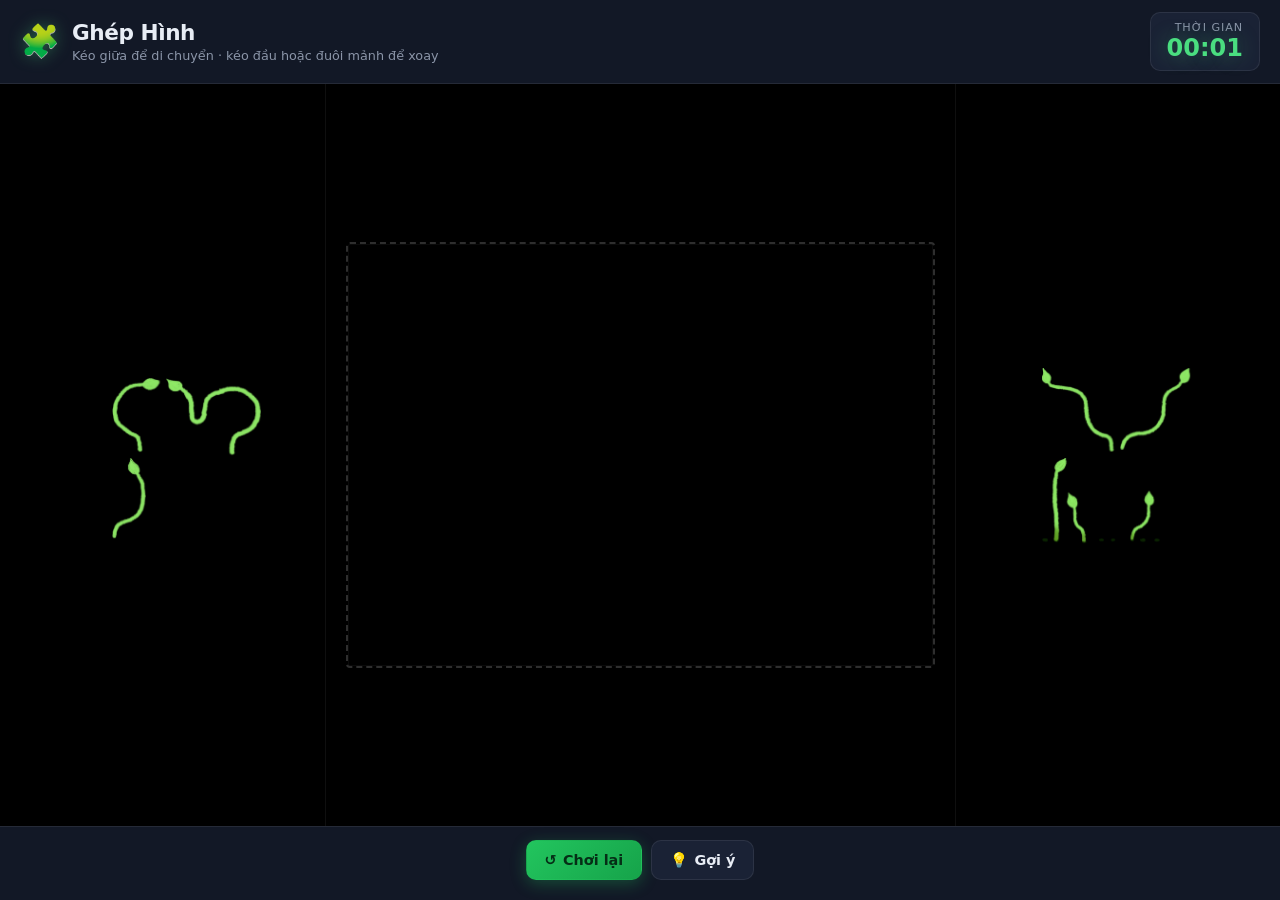
==== index.html @ 1ac026d4 "Thêm game ghép hình kéo thả HTML/CSS/JS với 6 mảnh PNG. Game hỗ trợ kéo thả, xoay ở đầu/đuôi mảnh, g" ====
<!DOCTYPE html>
<html lang="vi">
<head>
  <meta charset="UTF-8">
  <meta name="viewport" content="width=device-width, initial-scale=1.0, maximum-scale=1.0, user-scalable=no">
  <title>Ghép Hình — Câu Đố Xanh</title>
  <link rel="stylesheet" href="style.css">
</head>
<body>
  <div class="app">
    <div class="loading-screen" id="loadingScreen">
      <div class="loading-spinner"></div>
      <p class="loading-text">Đang tải câu đố...</p>
    </div>

    <div class="game-wrapper hidden" id="gameWrapper">
      <header class="header">
        <div class="header__brand">
          <span class="header__icon" aria-hidden="true">🧩</span>
          <div>
            <h1 class="header__title">Ghép Hình</h1>
            <p class="header__subtitle">Kéo giữa để di chuyển · kéo đầu hoặc đuôi mảnh để xoay</p>
          </div>
        </div>
        <div class="timer" id="timer" aria-live="polite">
          <span class="timer__label">Thời gian</span>
          <span class="timer__value" id="timerValue">00:00</span>
        </div>
      </header>

      <!-- Sân chơi full-width: khay trái | khung đen | khay phải -->
      <main class="play-arena" id="playSurface">
        <div class="drag-layer" id="dragLayer" aria-hidden="true"></div>

        <aside class="side-tray side-tray--left" id="trayLeft" aria-label="Mảnh ghép bên trái"></aside>

        <section class="board-section" aria-label="Khu vực ghép hình">
          <div class="puzzle-board" id="puzzleBoard">
            <img
              class="hint-image"
              id="hintImage"
              src="caudo1_0005_khoa.png"
              alt="Gợi ý hình hoàn chỉnh"
              draggable="false"
            >
          </div>
        </section>

        <aside class="side-tray side-tray--right" id="trayRight" aria-label="Mảnh ghép bên phải"></aside>
      </main>

      <footer class="controls">
        <button class="btn btn--primary" id="btnRestart" type="button">
          <span aria-hidden="true">↺</span> Chơi lại
        </button>
        <button class="btn btn--secondary" id="btnHint" type="button">
          <span aria-hidden="true">💡</span> Gợi ý
        </button>
      </footer>
    </div>

    <div class="toast hidden" id="toast" role="status" aria-live="polite"></div>
  </div>

  <script src="script.js"></script>
</body>
</html>
---- style.css ----
/* ===== Biến theme tối hiện đại ===== */
:root {
  --bg-deep: #0a0e17;
  --bg-panel: #121826;
  --bg-elevated: #1a2235;
  --board-black: #000000;
  --border: rgba(255, 255, 255, 0.08);
  --text: #e8edf5;
  --text-muted: #8b95a8;
  --accent: #4ade80;
  --accent-glow: rgba(74, 222, 128, 0.35);
  --warning: #fbbf24;
  --danger: #f87171;
  --shadow-piece: 0 6px 18px rgba(0, 0, 0, 0.6);
  --shadow-piece-drag: 0 14px 36px rgba(0, 0, 0, 0.75), 0 0 20px rgba(74, 222, 128, 0.2);
  --radius: 14px;
  --radius-sm: 10px;
  --transition: 0.25s cubic-bezier(0.4, 0, 0.2, 1);
  --font: "Segoe UI", system-ui, -apple-system, sans-serif;
}

*,
*::before,
*::after {
  box-sizing: border-box;
  margin: 0;
  padding: 0;
}

html {
  font-size: 16px;
  -webkit-tap-highlight-color: transparent;
}

body {
  font-family: var(--font);
  background: var(--bg-deep);
  color: var(--text);
  min-height: 100dvh;
  overflow-x: hidden;
}

.hidden {
  display: none !important;
}

.app {
  min-height: 100dvh;
  display: flex;
  flex-direction: column;
}

/* ===== Màn hình tải ===== */
.loading-screen {
  position: fixed;
  inset: 0;
  display: flex;
  flex-direction: column;
  align-items: center;
  justify-content: center;
  gap: 1.25rem;
  background: var(--bg-deep);
  z-index: 1000;
}

.loading-spinner {
  width: 48px;
  height: 48px;
  border: 3px solid var(--border);
  border-top-color: var(--accent);
  border-radius: 50%;
  animation: spin 0.8s linear infinite;
}

.loading-text {
  color: var(--text-muted);
  font-size: 1rem;
}

@keyframes spin {
  to { transform: rotate(360deg); }
}

/* ===== Layout game — full width ===== */
.game-wrapper {
  flex: 1;
  display: flex;
  flex-direction: column;
  width: 100%;
  min-height: 100dvh;
}

.header {
  display: flex;
  align-items: center;
  justify-content: space-between;
  gap: 1rem;
  flex-wrap: wrap;
  padding: 0.75rem 1.25rem;
  background: var(--bg-panel);
  border-bottom: 1px solid var(--border);
}

.header__brand {
  display: flex;
  align-items: center;
  gap: 0.75rem;
}

.header__icon {
  font-size: 2rem;
  filter: drop-shadow(0 0 8px var(--accent-glow));
}

.header__title {
  font-size: 1.35rem;
  font-weight: 700;
  letter-spacing: -0.02em;
}

.header__subtitle {
  font-size: 0.8rem;
  color: var(--text-muted);
  margin-top: 0.15rem;
}

.timer {
  display: flex;
  flex-direction: column;
  align-items: flex-end;
  padding: 0.5rem 1rem;
  background: var(--bg-elevated);
  border: 1px solid var(--border);
  border-radius: var(--radius-sm);
  min-width: 100px;
}

.timer__label {
  font-size: 0.7rem;
  text-transform: uppercase;
  letter-spacing: 0.08em;
  color: var(--text-muted);
}

.timer__value {
  font-size: 1.5rem;
  font-weight: 700;
  font-variant-numeric: tabular-nums;
  color: var(--accent);
  text-shadow: 0 0 20px var(--accent-glow);
}

/* ===== Sân chơi full-width, nền đen ===== */
.play-arena {
  position: relative;
  flex: 1;
  display: flex;
  align-items: stretch;
  width: 100%;
  min-height: 0;
  background: var(--board-black);
}

.drag-layer {
  position: absolute;
  inset: 0;
  z-index: 20;
  pointer-events: none;
  touch-action: none;
}

.drag-layer .puzzle-piece {
  pointer-events: auto;
}

/* Khay hai bên — mảnh nằm gọn ở đây trước khi kéo */
.side-tray {
  flex: 1 1 0;
  min-width: 72px;
  background: var(--board-black);
  position: relative;
}

.side-tray--left {
  border-right: 1px solid rgba(255, 255, 255, 0.06);
}

.side-tray--right {
  border-left: 1px solid rgba(255, 255, 255, 0.06);
}

/* Khung ghép giữa — đen full, viền nét đứt */
.board-section {
  flex: 0 0 auto;
  display: flex;
  align-items: center;
  justify-content: center;
  padding: clamp(0.5rem, 2vw, 1.25rem);
  background: var(--board-black);
}

.puzzle-board {
  position: relative;
  background: var(--board-black);
  border: 2px dashed rgba(255, 255, 255, 0.18);
  border-radius: 4px;
  overflow: hidden;
  touch-action: none;
  box-shadow: inset 0 0 0 1px rgba(255, 255, 255, 0.04);
}

.hint-image {
  position: absolute;
  inset: 0;
  width: 100%;
  height: 100%;
  object-fit: contain;
  opacity: 0;
  pointer-events: none;
  transition: opacity 0.6s ease;
  z-index: 0;
}

.hint-image--visible {
  opacity: 0.38;
}

/* ===== Mảnh ghép ===== */
.puzzle-piece {
  position: absolute;
  cursor: grab;
  user-select: none;
  touch-action: none;
  filter: drop-shadow(var(--shadow-piece));
  transition:
    width 0.2s ease,
    height 0.2s ease,
    filter var(--transition);
  will-change: transform, left, top, width, height;
  z-index: 10;
}

.puzzle-piece--compact {
  opacity: 0.92;
}

.puzzle-piece--compact:hover {
  opacity: 1;
  filter: drop-shadow(var(--shadow-piece-drag));
}

.puzzle-piece--rotate-cursor {
  cursor: alias;
}

.puzzle-piece:not(.puzzle-piece--compact):not(.puzzle-piece--dragging):hover {
  filter: drop-shadow(var(--shadow-piece-drag));
}

.puzzle-piece--dragging {
  cursor: grabbing;
  filter: drop-shadow(var(--shadow-piece-drag));
  transition: filter var(--transition);
  z-index: 9999 !important;
}

.puzzle-piece img {
  display: block;
  width: 100%;
  height: 100%;
  pointer-events: none;
  -webkit-user-drag: none;
}

/* ===== Nút điều khiển ===== */
.controls {
  display: flex;
  flex-wrap: wrap;
  gap: 0.6rem;
  justify-content: center;
  padding: 0.85rem 1.25rem 1.25rem;
  background: var(--bg-panel);
  border-top: 1px solid var(--border);
}

.btn {
  display: inline-flex;
  align-items: center;
  justify-content: center;
  gap: 0.4rem;
  padding: 0.65rem 1.1rem;
  font-family: inherit;
  font-size: 0.9rem;
  font-weight: 600;
  border: 1px solid transparent;
  border-radius: var(--radius-sm);
  cursor: pointer;
  transition: transform 0.15s ease, box-shadow var(--transition), background var(--transition);
}

.btn:active {
  transform: scale(0.97);
}

.btn--primary {
  background: linear-gradient(135deg, #22c55e, #16a34a);
  color: #052e16;
  box-shadow: 0 4px 16px rgba(34, 197, 94, 0.3);
}

.btn--primary:hover {
  box-shadow: 0 6px 24px rgba(34, 197, 94, 0.45);
}

.btn--secondary {
  background: var(--bg-elevated);
  color: var(--text);
  border-color: var(--border);
}

.btn--secondary:hover {
  border-color: rgba(251, 191, 36, 0.4);
  box-shadow: 0 0 16px rgba(251, 191, 36, 0.15);
}

/* ===== Toast ===== */
.toast {
  position: fixed;
  bottom: 1.5rem;
  left: 50%;
  transform: translateX(-50%);
  padding: 0.75rem 1.25rem;
  background: var(--bg-elevated);
  border: 1px solid var(--border);
  border-radius: var(--radius-sm);
  font-size: 0.9rem;
  box-shadow: 0 8px 32px rgba(0, 0, 0, 0.5);
  z-index: 500;
  animation: toastIn 0.35s ease;
  max-width: calc(100vw - 2rem);
  text-align: center;
}

.toast--success {
  border-color: rgba(74, 222, 128, 0.4);
  color: var(--accent);
}

.toast--warning {
  border-color: rgba(251, 191, 36, 0.4);
  color: var(--warning);
}

@keyframes toastIn {
  from {
    opacity: 0;
    transform: translateX(-50%) translateY(16px);
  }
  to {
    opacity: 1;
    transform: translateX(-50%) translateY(0);
  }
}

/* ===== Responsive ===== */
@media (max-width: 640px) {
  .header {
    flex-direction: column;
    align-items: stretch;
  }

  .timer {
    flex-direction: row;
    align-items: center;
    justify-content: space-between;
    width: 100%;
  }

  .play-arena {
    flex-direction: column;
  }

  .side-tray {
    flex: 0 0 auto;
    min-height: 88px;
    min-width: 0;
    border-right: none !important;
    border-left: none !important;
    border-bottom: 1px solid rgba(255, 255, 255, 0.06);
  }

  .side-tray--right {
    border-bottom: none;
    border-top: 1px solid rgba(255, 255, 255, 0.06);
  }

  .board-section {
    order: -1;
    padding: 0.75rem;
  }

  .controls {
    flex-direction: column;
  }

  .btn {
    width: 100%;
  }
}
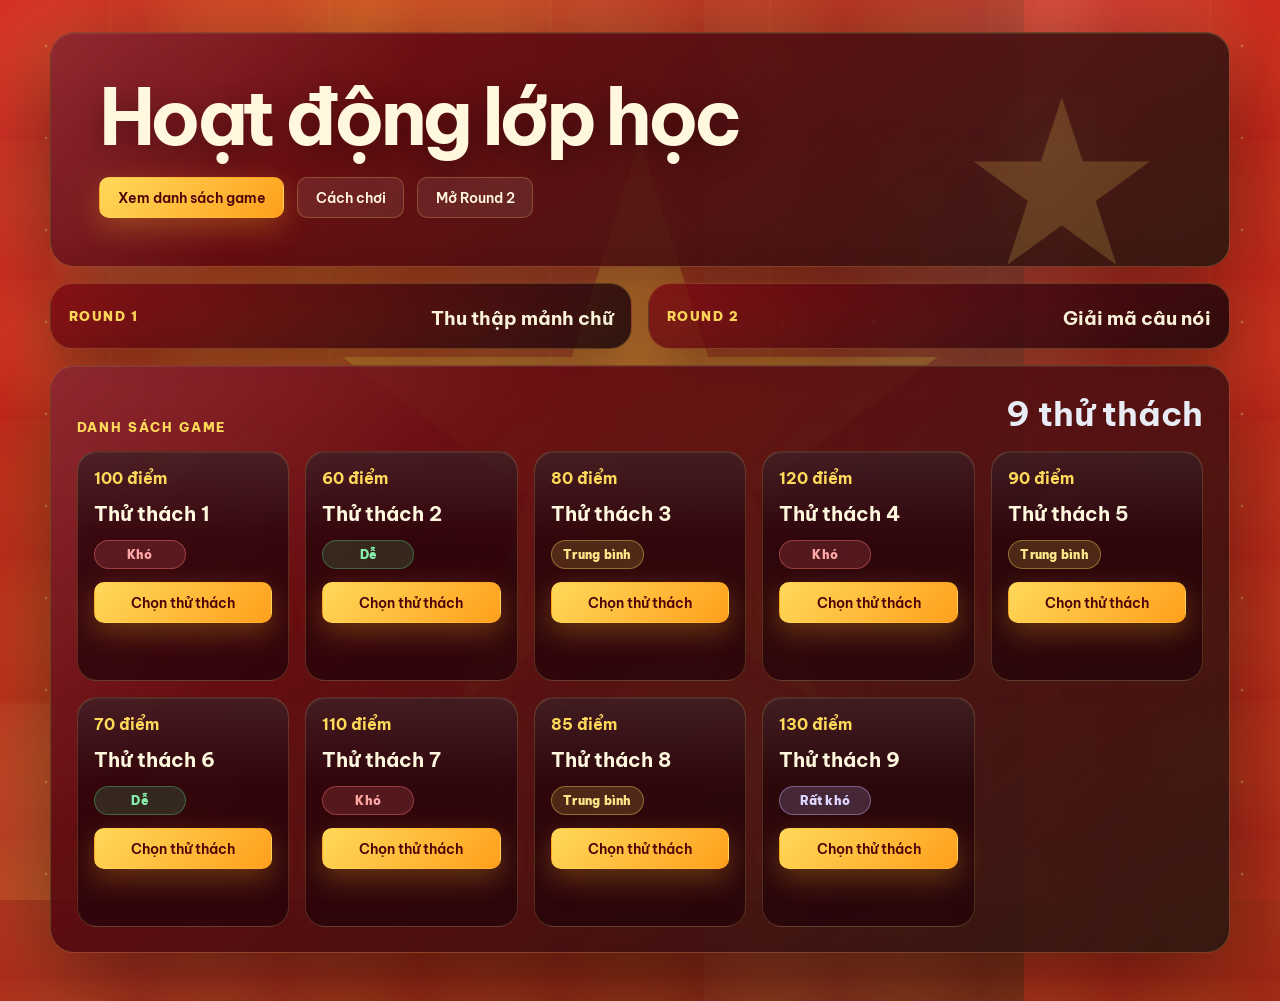
==== commit 00b8b578: "create dashboard" ====
--- a/index.html
+++ b/index.html
@@ -2,66 +2,73 @@
 <html lang="vi">
 <head>
   <meta charset="UTF-8">
-  <meta name="viewport" content="width=device-width, initial-scale=1.0, maximum-scale=1.0, user-scalable=no">
-  <title>Ghép Hình — Câu Đố Xanh</title>
+  <meta name="viewport" content="width=device-width, initial-scale=1.0">
+  <title>Tinh Thần Yêu Nước Thời Đại Mới</title>
+  <link rel="preconnect" href="https://fonts.googleapis.com">
+  <link rel="preconnect" href="https://fonts.gstatic.com" crossorigin>
+  <link href="https://fonts.googleapis.com/css2?family=Be+Vietnam+Pro:wght@400;500;600;700;800;900&display=swap" rel="stylesheet">
   <link rel="stylesheet" href="style.css">
 </head>
-<body>
-  <div class="app">
-    <div class="loading-screen" id="loadingScreen">
-      <div class="loading-spinner"></div>
-      <p class="loading-text">Đang tải câu đố...</p>
+<body class="dashboard-body">
+  <div class="flag-star-bg" aria-hidden="true"></div>
+  <div class="animated-bg" aria-hidden="true">
+    <span></span>
+    <span></span>
+    <span></span>
+    <span></span>
+  </div>
+  <main class="dashboard-shell">
+    <section class="hero-panel">
+      <h1>Hoạt động lớp học</h1>
+      <div class="hero-actions">
+        <a class="btn btn--primary" href="#games">Xem danh sách game</a>
+        <button class="btn btn--secondary" id="howToPlayToggle" type="button" aria-haspopup="dialog" aria-controls="howToPlayModal">Cách chơi</button>
+        <a class="btn btn--secondary" id="round2LocalLink" href="/vong-2">Mở Round 2</a>
+      </div>
+    </section>
+
+    <div class="modal-backdrop" id="howToPlayModal" role="dialog" aria-modal="true" aria-label="Cách chơi" hidden>
+      <section class="how-to-play-modal">
+        <button class="modal-close" id="howToPlayClose" type="button" aria-label="Đóng cách chơi">×</button>
+        <div class="section-heading">
+          <p class="eyebrow">Hướng dẫn</p>
+        </div>
+        <div class="round-flow">
+          <article>
+            <span>Round 1</span>
+            <strong>9 game ghép hình</strong>
+            <p>Kéo các mảnh vào đúng vị trí để tìm ra các ký tự bí mật. Ghi lại đủ 9 mảnh chữ sau khi các nhóm hoàn thành.</p>
+          </article>
+          <article>
+            <span>Round 2</span>
+            <strong>Giải mã câu nói</strong>
+            <p>Gộp 9 mảnh chữ và sắp xếp thành câu nói của Bác Hồ trên trang Round 2.</p>
+          </article>
+        </div>
+      </section>
     </div>
 
-    <div class="game-wrapper hidden" id="gameWrapper">
-      <header class="header">
-        <div class="header__brand">
-          <span class="header__icon" aria-hidden="true">🧩</span>
-          <div>
-            <h1 class="header__title">Ghép Hình</h1>
-            <p class="header__subtitle">Kéo giữa để di chuyển · kéo đầu hoặc đuôi mảnh để xoay</p>
-          </div>
-        </div>
-        <div class="timer" id="timer" aria-live="polite">
-          <span class="timer__label">Thời gian</span>
-          <span class="timer__value" id="timerValue">00:00</span>
-        </div>
-      </header>
+    <section class="round-flow round-flow--summary" aria-label="Tóm tắt 2 round">
+      <article>
+        <span>Round 1</span>
+        <strong>Thu thập mảnh chữ</strong>
+      </article>
+      <article>
+        <span>Round 2</span>
+        <strong>Giải mã câu nói</strong>
+      </article>
+    </section>
 
-      <!-- Sân chơi full-width: khay trái | khung đen | khay phải -->
-      <main class="play-arena" id="playSurface">
-        <div class="drag-layer" id="dragLayer" aria-hidden="true"></div>
+    <section class="dashboard-section" id="games">
+      <div class="section-heading">
+        <p class="eyebrow">Danh sách game</p>
+        <h2>9 thử thách</h2>
+      </div>
+      <div class="game-grid" id="gameGrid"></div>
+    </section>
+  </main>
 
-        <aside class="side-tray side-tray--left" id="trayLeft" aria-label="Mảnh ghép bên trái"></aside>
-
-        <section class="board-section" aria-label="Khu vực ghép hình">
-          <div class="puzzle-board" id="puzzleBoard">
-            <img
-              class="hint-image"
-              id="hintImage"
-              src="caudo1_0005_khoa.png"
-              alt="Gợi ý hình hoàn chỉnh"
-              draggable="false"
-            >
-          </div>
-        </section>
-
-        <aside class="side-tray side-tray--right" id="trayRight" aria-label="Mảnh ghép bên phải"></aside>
-      </main>
-
-      <footer class="controls">
-        <button class="btn btn--primary" id="btnRestart" type="button">
-          <span aria-hidden="true">↺</span> Chơi lại
-        </button>
-        <button class="btn btn--secondary" id="btnHint" type="button">
-          <span aria-hidden="true">💡</span> Gợi ý
-        </button>
-      </footer>
-    </div>
-
-    <div class="toast hidden" id="toast" role="status" aria-live="polite"></div>
-  </div>
-
-  <script src="script.js"></script>
+  <script src="data/games.js"></script>
+  <script src="main.js"></script>
 </body>
 </html>
--- a/style.css
+++ b/style.css
@@ -16,7 +16,7 @@
   --radius: 14px;
   --radius-sm: 10px;
   --transition: 0.25s cubic-bezier(0.4, 0, 0.2, 1);
-  --font: "Segoe UI", system-ui, -apple-system, sans-serif;
+  --font: "Be Vietnam Pro", "Segoe UI", system-ui, -apple-system, sans-serif;
 }
 
 *,
@@ -223,6 +223,18 @@
 
 .hint-image--visible {
   opacity: 0.38;
+}
+
+/* Lớp nền cố định (game 2) */
+.board-base {
+  position: absolute;
+  inset: 0;
+  width: 100%;
+  height: 100%;
+  object-fit: contain;
+  pointer-events: none;
+  user-select: none;
+  z-index: 1;
 }
 
 /* ===== Mảnh ghép ===== */
@@ -296,6 +308,7 @@
   border-radius: var(--radius-sm);
   cursor: pointer;
   transition: transform 0.15s ease, box-shadow var(--transition), background var(--transition);
+  text-decoration: none;
 }
 
 .btn:active {
@@ -407,3 +420,805 @@
     width: 100%;
   }
 }
+
+/* ===== Dashboard chọn nhóm / chọn game ===== */
+.dashboard-body {
+  min-height: 100dvh;
+  font-family: var(--font);
+  background:
+    radial-gradient(circle at 50% 42%, rgba(255, 218, 67, 0.28), transparent 18rem),
+    radial-gradient(circle at 18% 18%, rgba(255, 255, 255, 0.08), transparent 20rem),
+    radial-gradient(circle at 84% 78%, rgba(255, 190, 40, 0.16), transparent 24rem),
+    linear-gradient(135deg, #c60012 0%, #9b000d 48%, #5c0008 100%);
+  background-size: 140px 140px, 44rem 44rem, 54rem 54rem, 64rem 64rem, 100% 100%;
+  animation: patrioticBackdrop 18s ease-in-out infinite alternate;
+  overflow-x: hidden;
+}
+
+.dashboard-body::before {
+  content: "";
+  position: fixed;
+  inset: 0;
+  pointer-events: none;
+  background:
+    radial-gradient(circle at center, transparent 0 50%, rgba(80, 0, 8, 0.28) 78%),
+    linear-gradient(100deg, transparent 0 24%, rgba(255, 234, 151, 0.14) 42%, transparent 62%);
+  mix-blend-mode: screen;
+  animation: lightSweep 5.5s linear infinite;
+}
+
+.dashboard-body::after {
+  content: "";
+  position: fixed;
+  inset: 0;
+  pointer-events: none;
+  background-image:
+    radial-gradient(circle, rgba(255, 223, 99, 0.55) 0 1px, transparent 1.7px),
+    radial-gradient(circle, rgba(255, 255, 255, 0.24) 0 1px, transparent 1.7px),
+    linear-gradient(90deg, transparent 0 49%, rgba(255, 214, 84, 0.08) 50%, transparent 51%);
+  background-position: 0 0, 38px 64px, 0 0;
+  background-size: 92px 92px, 132px 132px, 220px 220px;
+  opacity: 0.78;
+  animation: floatingSparks 12s linear infinite;
+}
+
+.flag-star-bg {
+  position: fixed;
+  left: 50%;
+  top: 50%;
+  z-index: 0;
+  width: min(58vw, 620px);
+  aspect-ratio: 1;
+  pointer-events: none;
+  transform: translate(-50%, -50%);
+  opacity: 0.36;
+  filter: drop-shadow(0 0 58px rgba(255, 218, 67, 0.42));
+  animation: flagStarFloat 5.5s ease-in-out infinite alternate;
+}
+
+.flag-star-bg::before {
+  content: "";
+  position: absolute;
+  inset: 0;
+  background: #ffda43;
+  clip-path: polygon(50% 0%, 61% 35%, 98% 35%, 68% 57%, 79% 91%, 50% 70%, 21% 91%, 32% 57%, 2% 35%, 39% 35%);
+}
+
+.dashboard-shell,
+.game-launch-shell,
+.round2-shell {
+  position: relative;
+  z-index: 1;
+}
+
+.animated-bg {
+  position: fixed;
+  inset: 0;
+  z-index: 0;
+  overflow: hidden;
+  pointer-events: none;
+}
+
+.animated-bg::before,
+.animated-bg::after {
+  content: "";
+  position: absolute;
+  inset: -25%;
+  background:
+    linear-gradient(90deg, transparent 0 16%, rgba(255, 216, 67, 0.18) 30%, transparent 44%),
+    linear-gradient(90deg, transparent 0 55%, rgba(255, 255, 255, 0.09) 66%, transparent 78%);
+  transform: skewX(-14deg);
+  animation: flagWave 8s linear infinite;
+}
+
+.animated-bg::after {
+  opacity: 0.58;
+  animation-duration: 13s;
+  animation-direction: reverse;
+}
+
+.animated-bg span {
+  position: absolute;
+  display: block;
+  width: clamp(9rem, 18vw, 18rem);
+  aspect-ratio: 1;
+  border-radius: 34% 66% 59% 41% / 42% 34% 66% 58%;
+  background: radial-gradient(circle at 35% 30%, rgba(255, 230, 129, 0.5), rgba(255, 90, 58, 0.16) 46%, transparent 68%);
+  filter: blur(2px);
+  opacity: 0.66;
+  animation: orbFloat 8s ease-in-out infinite alternate;
+}
+
+.animated-bg span:nth-child(1) {
+  left: 4%;
+  top: 16%;
+}
+
+.animated-bg span:nth-child(2) {
+  right: 9%;
+  top: 10%;
+  width: clamp(7rem, 14vw, 14rem);
+  animation-delay: -4s;
+  animation-duration: 19s;
+}
+
+.animated-bg span:nth-child(3) {
+  left: 46%;
+  bottom: -4%;
+  width: clamp(10rem, 22vw, 22rem);
+  animation-delay: -8s;
+  animation-duration: 23s;
+}
+
+.animated-bg span:nth-child(4) {
+  right: 18%;
+  bottom: 18%;
+  width: clamp(5rem, 10vw, 10rem);
+  opacity: 0.32;
+  animation-delay: -12s;
+  animation-duration: 17s;
+}
+
+.dashboard-shell,
+.game-launch-shell {
+  width: min(1180px, calc(100% - 2rem));
+  margin: 0 auto;
+  padding: clamp(1rem, 3vw, 2rem) 0 3rem;
+}
+
+.hero-panel,
+.launch-panel,
+.dashboard-section {
+  position: relative;
+  overflow: hidden;
+  border: 1px solid rgba(255, 218, 100, 0.26);
+  border-radius: 24px;
+  background: linear-gradient(145deg, rgba(120, 6, 18, 0.9), rgba(19, 4, 10, 0.88));
+  box-shadow: 0 24px 90px rgba(0, 0, 0, 0.48), inset 0 1px 0 rgba(255, 255, 255, 0.08);
+}
+
+.hero-panel::before,
+.launch-panel::before {
+  content: "★";
+  position: absolute;
+  right: clamp(1rem, 5vw, 4rem);
+  top: clamp(0.5rem, 3vw, 2rem);
+  color: rgba(255, 220, 93, 0.18);
+  font-size: clamp(7rem, 18vw, 15rem);
+  line-height: 1;
+  animation: starPulse 4.5s ease-in-out infinite;
+}
+
+.hero-panel::after,
+.launch-panel::after,
+.dashboard-section::after {
+  content: "";
+  position: absolute;
+  inset: 0;
+  pointer-events: none;
+  background: linear-gradient(135deg, rgba(255, 255, 255, 0.12), transparent 28%, rgba(255, 210, 74, 0.08));
+}
+
+.hero-panel,
+.launch-panel {
+  padding: clamp(1.4rem, 4vw, 3rem);
+}
+
+.hero-panel h1,
+.launch-panel h1 {
+  position: relative;
+  z-index: 1;
+  max-width: 820px;
+  font-size: clamp(2.2rem, 6vw, 5.4rem);
+  line-height: 0.94;
+  letter-spacing: -0.06em;
+  color: #fff8df;
+  text-shadow: 0 8px 28px rgba(0, 0, 0, 0.32);
+}
+
+.hero-copy,
+.launch-panel p {
+  position: relative;
+  z-index: 1;
+  max-width: 720px;
+  margin-top: 1rem;
+  color: rgba(255, 244, 220, 0.82);
+  font-size: clamp(1rem, 2vw, 1.2rem);
+  line-height: 1.6;
+}
+
+.eyebrow {
+  position: relative;
+  z-index: 1;
+  color: #ffd95a;
+  font-size: 0.82rem;
+  font-weight: 800;
+  letter-spacing: 0.14em;
+  text-transform: uppercase;
+}
+
+.hero-actions,
+.launch-actions {
+  position: relative;
+  z-index: 1;
+  display: flex;
+  flex-wrap: wrap;
+  gap: 0.8rem;
+  margin-top: 1.5rem;
+}
+
+.dashboard-section {
+  margin-top: 1rem;
+  padding: clamp(1rem, 2.4vw, 1.6rem);
+}
+
+.section-heading {
+  position: relative;
+  z-index: 1;
+  display: flex;
+  align-items: end;
+  justify-content: space-between;
+  gap: 1rem;
+  margin-bottom: 1rem;
+}
+
+.section-heading h2 {
+  font-size: clamp(1.4rem, 3vw, 2.1rem);
+}
+
+.section-heading p:last-child {
+  color: rgba(255, 244, 220, 0.72);
+}
+
+.group-grid {
+  position: relative;
+  z-index: 1;
+  display: grid;
+  grid-template-columns: repeat(9, minmax(84px, 1fr));
+  gap: 0.7rem;
+}
+
+.group-card {
+  min-height: 112px;
+  padding: 0.85rem;
+  border: 1px solid rgba(255, 218, 100, 0.2);
+  border-radius: 18px;
+  background: linear-gradient(160deg, rgba(255, 255, 255, 0.1), rgba(82, 5, 12, 0.82));
+  color: #fff7dc;
+  cursor: pointer;
+  transition: transform 0.16s ease, border-color var(--transition), background var(--transition);
+}
+
+.group-card:hover,
+.group-card.is-active {
+  transform: translateY(-2px);
+  border-color: rgba(255, 223, 99, 0.78);
+  background: linear-gradient(160deg, rgba(255, 212, 77, 0.22), rgba(150, 9, 21, 0.9));
+  box-shadow: 0 14px 34px rgba(76, 0, 8, 0.5);
+}
+
+.group-card__number {
+  display: block;
+  font-size: 2rem;
+  font-weight: 900;
+  color: #ffd95a;
+}
+
+.group-card__name {
+  display: block;
+  margin-top: 0.35rem;
+  font-weight: 700;
+}
+
+.game-grid {
+  position: relative;
+  z-index: 1;
+  display: grid;
+  grid-template-columns: repeat(5, minmax(0, 1fr));
+  gap: 1rem;
+}
+
+.game-card {
+  display: flex;
+  min-height: 230px;
+  flex-direction: column;
+  gap: 0.85rem;
+  padding: 1rem;
+  border: 1px solid rgba(255, 218, 100, 0.18);
+  border-radius: 20px;
+  background:
+    linear-gradient(180deg, rgba(255, 255, 255, 0.09), transparent 38%),
+    rgba(35, 4, 10, 0.74);
+  box-shadow: inset 0 1px 0 rgba(255, 255, 255, 0.07);
+  transition: transform 0.18s ease, border-color var(--transition), box-shadow var(--transition);
+}
+
+.game-card:hover {
+  transform: translateY(-3px);
+  border-color: rgba(255, 218, 100, 0.42);
+  box-shadow: 0 18px 42px rgba(57, 0, 7, 0.42), inset 0 1px 0 rgba(255, 255, 255, 0.08);
+}
+
+.game-card h3 {
+  font-size: 1.25rem;
+  color: #fff8df;
+}
+
+.game-card__topline,
+.game-card__meta,
+.score-strip {
+  display: flex;
+  align-items: center;
+  justify-content: space-between;
+  gap: 0.8rem;
+}
+
+.game-card__topline strong {
+  color: #ffd95a;
+}
+
+.game-card__meta {
+  color: rgba(255, 244, 220, 0.62);
+  font-size: 0.85rem;
+}
+
+.difficulty-pill {
+  display: inline-flex;
+  align-items: center;
+  justify-content: center;
+  min-width: 92px;
+  border-radius: 999px;
+  padding: 0.38rem 0.72rem;
+  border: 1px solid rgba(255, 255, 255, 0.12);
+  font-size: 0.78rem;
+  font-weight: 900;
+  letter-spacing: 0.02em;
+}
+
+.difficulty-pill--de {
+  background: rgba(74, 222, 128, 0.16);
+  border-color: rgba(74, 222, 128, 0.35);
+  color: #86efac;
+}
+
+.difficulty-pill--trung-binh {
+  background: rgba(255, 217, 90, 0.16);
+  border-color: rgba(255, 217, 90, 0.38);
+  color: #fde68a;
+}
+
+.difficulty-pill--kho {
+  background: rgba(248, 113, 113, 0.18);
+  border-color: rgba(248, 113, 113, 0.42);
+  color: #fca5a5;
+}
+
+.difficulty-pill--rat-kho {
+  background: rgba(196, 181, 253, 0.18);
+  border-color: rgba(196, 181, 253, 0.42);
+  color: #ddd6fe;
+}
+
+.round-flow {
+  display: grid;
+  grid-template-columns: repeat(2, minmax(0, 1fr));
+  gap: 1rem;
+  margin-top: 1rem;
+}
+
+.modal-open {
+  overflow: hidden;
+}
+
+.modal-backdrop {
+  position: fixed;
+  inset: 0;
+  z-index: 20000;
+  display: grid;
+  place-items: center;
+  padding: 1rem;
+  background: rgba(10, 0, 4, 0.68);
+  backdrop-filter: blur(10px);
+}
+
+.modal-backdrop[hidden] {
+  display: none;
+}
+
+.how-to-play-modal {
+  position: relative;
+  width: min(860px, 100%);
+  max-height: min(760px, calc(100dvh - 2rem));
+  overflow: auto;
+  padding: clamp(1.1rem, 3vw, 2rem);
+  padding-top: clamp(1.5rem, 4vw, 2.6rem);
+  border: 1px solid rgba(255, 218, 100, 0.34);
+  border-radius: 28px;
+  background: linear-gradient(145deg, rgba(120, 6, 18, 0.96), rgba(19, 4, 10, 0.96));
+  box-shadow: 0 28px 100px rgba(0, 0, 0, 0.62), inset 0 1px 0 rgba(255, 255, 255, 0.1);
+  animation: modalIn 0.2s ease;
+}
+
+.how-to-play-modal .round-flow {
+  margin-top: 0;
+}
+
+.how-to-play-modal .section-heading {
+  padding-right: 4rem;
+}
+
+.how-to-play-modal .section-heading h2 {
+  line-height: 1.15;
+}
+
+.modal-close {
+  position: absolute;
+  top: 0.9rem;
+  right: 0.9rem;
+  width: 42px;
+  height: 42px;
+  border: 1px solid rgba(255, 218, 100, 0.28);
+  border-radius: 999px;
+  background: rgba(255, 255, 255, 0.08);
+  color: #fff8df;
+  cursor: pointer;
+  font: inherit;
+  font-size: 1.6rem;
+  font-weight: 800;
+  line-height: 1;
+}
+
+.modal-close:hover {
+  border-color: rgba(255, 218, 100, 0.62);
+  background: rgba(255, 217, 90, 0.14);
+}
+
+.round-flow--summary article {
+  display: flex;
+  align-items: center;
+  justify-content: space-between;
+  gap: 1rem;
+}
+
+.round-flow article,
+.round2-board {
+  position: relative;
+  overflow: hidden;
+  border: 1px solid rgba(255, 218, 100, 0.22);
+  border-radius: 22px;
+  background: linear-gradient(145deg, rgba(120, 6, 18, 0.78), rgba(19, 4, 10, 0.82));
+  box-shadow: 0 18px 50px rgba(0, 0, 0, 0.34);
+}
+
+.round-flow article {
+  padding: 1.1rem;
+}
+
+.round-flow span {
+  color: #ffd95a;
+  font-size: 0.8rem;
+  font-weight: 900;
+  letter-spacing: 0.12em;
+  text-transform: uppercase;
+}
+
+.round-flow strong {
+  display: block;
+  margin-top: 0.3rem;
+  color: #fff8df;
+  font-size: 1.2rem;
+}
+
+.round-flow p {
+  margin-top: 0.35rem;
+  color: rgba(255, 244, 220, 0.72);
+  line-height: 1.5;
+}
+
+.round1-reveal {
+  position: fixed;
+  right: 1rem;
+  bottom: 1rem;
+  z-index: 10000;
+  max-width: min(340px, calc(100vw - 2rem));
+  font-family: var(--font);
+}
+
+.round1-reveal__button,
+.round1-reveal__panel a {
+  display: inline-flex;
+  align-items: center;
+  justify-content: center;
+  border: 0;
+  border-radius: 999px;
+  padding: 0.75rem 1rem;
+  background: linear-gradient(135deg, #ffd95a, #ff9f1c);
+  color: #4d0208;
+  cursor: pointer;
+  font-family: inherit;
+  font-weight: 900;
+  text-decoration: none;
+  box-shadow: 0 12px 34px rgba(0, 0, 0, 0.32);
+}
+
+.round1-reveal__panel {
+  padding: 1rem;
+  border: 1px solid rgba(255, 218, 100, 0.38);
+  border-radius: 20px;
+  background: rgba(82, 5, 12, 0.96);
+  color: #fff8df;
+  text-align: center;
+  box-shadow: 0 20px 60px rgba(0, 0, 0, 0.46);
+}
+
+.round1-reveal__panel p,
+.round1-reveal__panel span {
+  display: block;
+  color: rgba(255, 244, 220, 0.76);
+}
+
+.round1-reveal__panel strong {
+  display: block;
+  margin: 0.45rem 0;
+  color: #ffd95a;
+  font-size: 3rem;
+  letter-spacing: 0.08em;
+}
+
+.round1-reveal__panel a {
+  margin-top: 0.9rem;
+}
+
+.round2-shell {
+  width: min(1120px, calc(100% - 2rem));
+  margin: 0 auto;
+  padding: clamp(1rem, 3vw, 2rem) 0 3rem;
+}
+
+.round2-board {
+  margin-top: 1rem;
+  padding: clamp(1rem, 2.4vw, 1.6rem);
+}
+
+.answer-slots,
+.token-bank {
+  position: relative;
+  z-index: 1;
+  display: grid;
+  gap: 0.75rem;
+}
+
+.answer-slots {
+  grid-template-columns: repeat(9, minmax(0, 1fr));
+}
+
+.token-bank {
+  grid-template-columns: repeat(9, minmax(0, 1fr));
+}
+
+.answer-slot,
+.token-chip {
+  min-height: 72px;
+  border: 1px solid rgba(255, 218, 100, 0.28);
+  border-radius: 16px;
+  background: rgba(255, 255, 255, 0.08);
+  color: #fff8df;
+  cursor: pointer;
+  font-family: inherit;
+  font-size: clamp(1rem, 2vw, 1.35rem);
+  font-weight: 900;
+}
+
+.answer-slot.is-filled,
+.token-chip:hover:not(:disabled) {
+  border-color: rgba(255, 218, 100, 0.72);
+  background: linear-gradient(135deg, rgba(255, 217, 90, 0.24), rgba(150, 9, 21, 0.72));
+}
+
+.token-chip:disabled {
+  cursor: not-allowed;
+  opacity: 0.35;
+}
+
+.round2-actions {
+  position: relative;
+  z-index: 1;
+  display: flex;
+  flex-wrap: wrap;
+  gap: 0.75rem;
+  margin-top: 1rem;
+}
+
+.round2-message {
+  position: relative;
+  z-index: 1;
+  min-height: 1.6rem;
+  margin-top: 1rem;
+  font-weight: 800;
+}
+
+.round2-message.is-success {
+  color: #ffd95a;
+}
+
+.round2-message.is-warning {
+  color: #ffe8a8;
+}
+
+.score-strip {
+  margin-top: 1.5rem;
+  padding: 1rem;
+  border: 1px solid rgba(255, 218, 100, 0.22);
+  border-radius: 18px;
+  background: rgba(255, 255, 255, 0.08);
+}
+
+.score-strip div {
+  flex: 1;
+}
+
+.score-strip span {
+  display: block;
+  color: rgba(255, 244, 220, 0.66);
+  font-size: 0.8rem;
+  text-transform: uppercase;
+  letter-spacing: 0.08em;
+}
+
+.score-strip strong {
+  display: block;
+  margin-top: 0.25rem;
+  color: #fff8df;
+  font-size: clamp(1.2rem, 3vw, 2rem);
+}
+
+.btn:disabled {
+  cursor: not-allowed;
+  opacity: 0.55;
+}
+
+.dashboard-body .btn--primary {
+  background: linear-gradient(135deg, #ffd95a, #ff9f1c);
+  color: #4d0208;
+  box-shadow: 0 10px 28px rgba(255, 171, 36, 0.28);
+}
+
+.dashboard-body .btn--primary:hover {
+  box-shadow: 0 14px 38px rgba(255, 217, 90, 0.42);
+}
+
+.dashboard-body .btn--secondary {
+  background: rgba(255, 255, 255, 0.08);
+  color: #fff8df;
+  border-color: rgba(255, 218, 100, 0.24);
+}
+
+.dashboard-body .btn--secondary:hover {
+  border-color: rgba(255, 218, 100, 0.62);
+  box-shadow: 0 0 20px rgba(255, 217, 90, 0.16);
+}
+
+@keyframes patrioticBackdrop {
+  from {
+    background-position: 0 0, 8% 8%, 92% 16%, 50% 100%, center;
+  }
+  to {
+    background-position: 90px 40px, 18% 14%, 74% 24%, 58% 88%, center;
+  }
+}
+
+@keyframes lightSweep {
+  from {
+    transform: translateX(-22%);
+  }
+  to {
+    transform: translateX(22%);
+  }
+}
+
+@keyframes floatingSparks {
+  from {
+    background-position: 0 0, 38px 64px;
+  }
+  to {
+    background-position: 240px -320px, -180px -260px;
+  }
+}
+
+@keyframes flagWave {
+  from {
+    transform: translateX(-24%) skewX(-14deg);
+  }
+  to {
+    transform: translateX(24%) skewX(-14deg);
+  }
+}
+
+@keyframes starPulse {
+  0%, 100% {
+    opacity: 0.8;
+    transform: scale(1) rotate(-2deg);
+  }
+  50% {
+    opacity: 1;
+    transform: scale(1.04) rotate(1deg);
+  }
+}
+
+@keyframes orbFloat {
+  from {
+    transform: translate3d(-18px, 14px, 0) rotate(0deg) scale(0.96);
+  }
+  to {
+    transform: translate3d(26px, -24px, 0) rotate(18deg) scale(1.08);
+  }
+}
+
+@keyframes flagStarFloat {
+  from {
+    transform: translate(-52%, -49%) rotate(-4deg) scale(0.94);
+  }
+  to {
+    transform: translate(-48%, -53%) rotate(4deg) scale(1.08);
+  }
+}
+
+@keyframes modalIn {
+  from {
+    opacity: 0;
+    transform: translateY(10px) scale(0.98);
+  }
+  to {
+    opacity: 1;
+    transform: translateY(0) scale(1);
+  }
+}
+
+@media (prefers-reduced-motion: reduce) {
+  .dashboard-body,
+  .dashboard-body::before,
+  .dashboard-body::after,
+  .flag-star-bg,
+  .animated-bg::before,
+  .animated-bg::after,
+  .animated-bg span,
+  .hero-panel::before,
+  .launch-panel::before {
+    animation: none;
+  }
+}
+
+@media (max-width: 980px) {
+  .group-grid,
+  .game-grid,
+  .answer-slots,
+  .token-bank {
+    grid-template-columns: repeat(3, minmax(0, 1fr));
+  }
+}
+
+@media (max-width: 640px) {
+  .section-heading,
+  .score-strip,
+  .round-flow {
+    align-items: stretch;
+    flex-direction: column;
+  }
+
+  .group-grid,
+  .game-grid,
+  .round-flow,
+  .answer-slots,
+  .token-bank {
+    grid-template-columns: 1fr;
+  }
+
+  .group-card {
+    min-height: 84px;
+    text-align: left;
+  }
+
+  .how-to-play-modal .section-heading {
+    padding-right: 3.25rem;
+  }
+}
